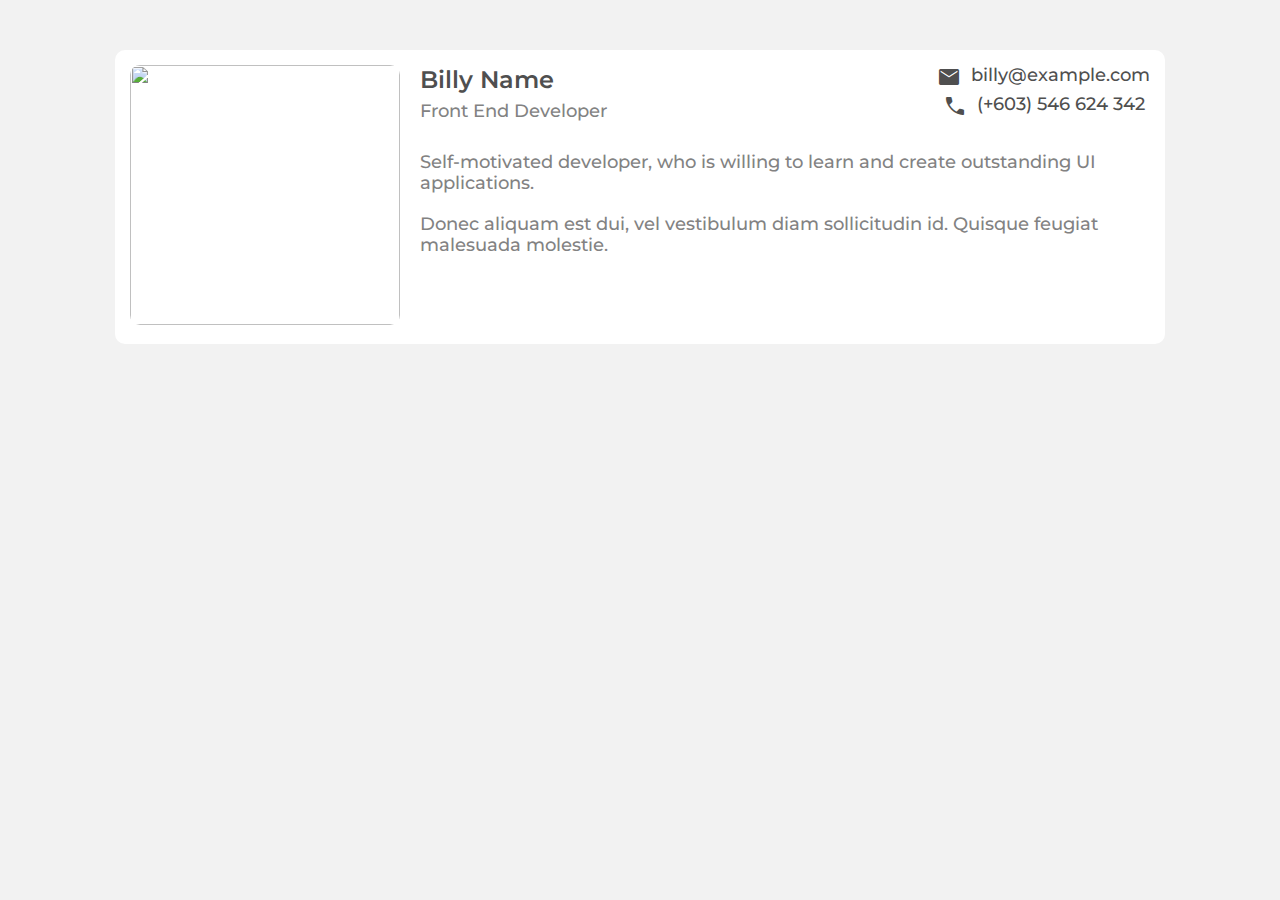
==== portfolioChallenge/index.html @ c3ccbe37 "intro section css" ====
<!DOCTYPE html>
<html lang="en">

<head>
    <meta charset="UTF-8">
    <meta name="viewport" content="width=device-width, initial-scale=1.0">
    <title>Portfolio</title>
    <link rel="stylesheet"
        href="https://fonts.googleapis.com/css2?family=Material+Symbols+Outlined:opsz,wght,FILL,GRAD@20..48,100..700,0..1,-50..200" />
    <link rel="stylesheet" href="./style.css">

</head>

<body>
    <div class="container">
        <div class="profile-intro-container">
            <div class="profile-pic">
                <img src="https://randomuser.me/api/portraits/men/46.jpg" alt="">
            </div>
            <div class="intro-details">
                <div class="profile-details-container">
                    <div class="profile-name-container">
                        <div class="profile-name">Billy Name</div>
                        <div class="role">Front End Developer</div>
                    </div>
                    <div class="contact-details">
                        <div class="email"><span class="material-symbols-outlined">
                                mail
                            </span>billy@example.com</div>
                        <div class="contact"><span class="material-symbols-outlined">
                                call
                            </span>(+603) 546 624 342</div>
                    </div>
                </div>
                <div class="description">
                    <p>Self-motivated developer, who is willing to learn and create outstanding UI applications.</p>

                    <p>Donec aliquam est dui, vel vestibulum diam sollicitudin id. Quisque feugiat malesuada molestie.</p>
                </div>
            </div>
       </div>
 </div>
</body>

</html>
---- portfolioChallenge/style.css ----
@import url('https://fonts.googleapis.com/css2?family=Inter:wght@100;200;300;400;600;700;800;900&family=Montserrat:wght@400;500;600;700&display=swap');
:root {
    --bg-color-bleached-silk: #F2F2F2;
    --bg-color-white: #fff;
    --text-color-black-oak: #4F4F4F;
    --text-color-trolley-grey: #828282;
    --text-color-carbon: #333333;
    --color-bleu-de-france: #2F80ED;
}


*{
    box-sizing: border-box;
    padding: 0px;
    margin: 0px;
}

.material-symbols-outlined {
    font-variation-settings:
        'FILL' 1,
        'wght' 400,
        'GRAD' 0,
        'opsz' 48
}

.material-symbols-outlined {
    margin-right: 10px;
}
body {
    background-color: var(--bg-color-bleached-silk);
    display: flex;
    flex-direction: column;
    justify-content: center;
    align-items: center;
    font-family: 'Inter', sans-serif;
        font-family: 'Montserrat', sans-serif;
        font-weight: 500;
}

.container {
    margin:50px 0px;
    max-width: 1050px;
    display: flex;
    flex-direction: column;
    justify-content: center;
    align-items: center;
}

.profile-intro-container {
    padding: 15px;
    background-color: var(--bg-color-white);
    display: flex;
    justify-content: center;
    gap: 20px;
        border-radius: 10px;
    }
    
    .profile-intro-container .profile-pic img {
        width: 270px;
        height: 260px;
        border-radius: 10px;
    }
    
    .intro-details {
        display: flex;
        flex-direction: column;
        gap: 30px;
    }
    
    .intro-details .profile-details-container {
        display: flex;
        justify-content: space-between;
    }
    
    .profile-name-container {
        display: flex;
        flex-direction: column;
        gap: 5px;
    }
    
    .profile-name {
        font-size: 24px;
        line-height: 30px;
        font-weight: 600;
        color: var(--text-color-black-oak);
    }
    
    .role {
        color: var(--text-color-trolley-grey);
        font-weight: 500;
        font-size: 18px;
        line-height: 22px;
    }
    
    .contact-details {
        display: flex;
        flex-direction: column;
        gap: 5px;
    
        font-size: 18px;
        line-height: 21px;
        color: var(--text-color-black-oak);
    }
    
    .description {
        display: flex;
        flex-direction: column;
        gap: 20px;
        font-size: 18px;
        line-height: 21px;
        color: var(--text-color-trolley-grey);
    }
    
    .contact,
    .email {
        display: flex;
        justify-content: center;
}
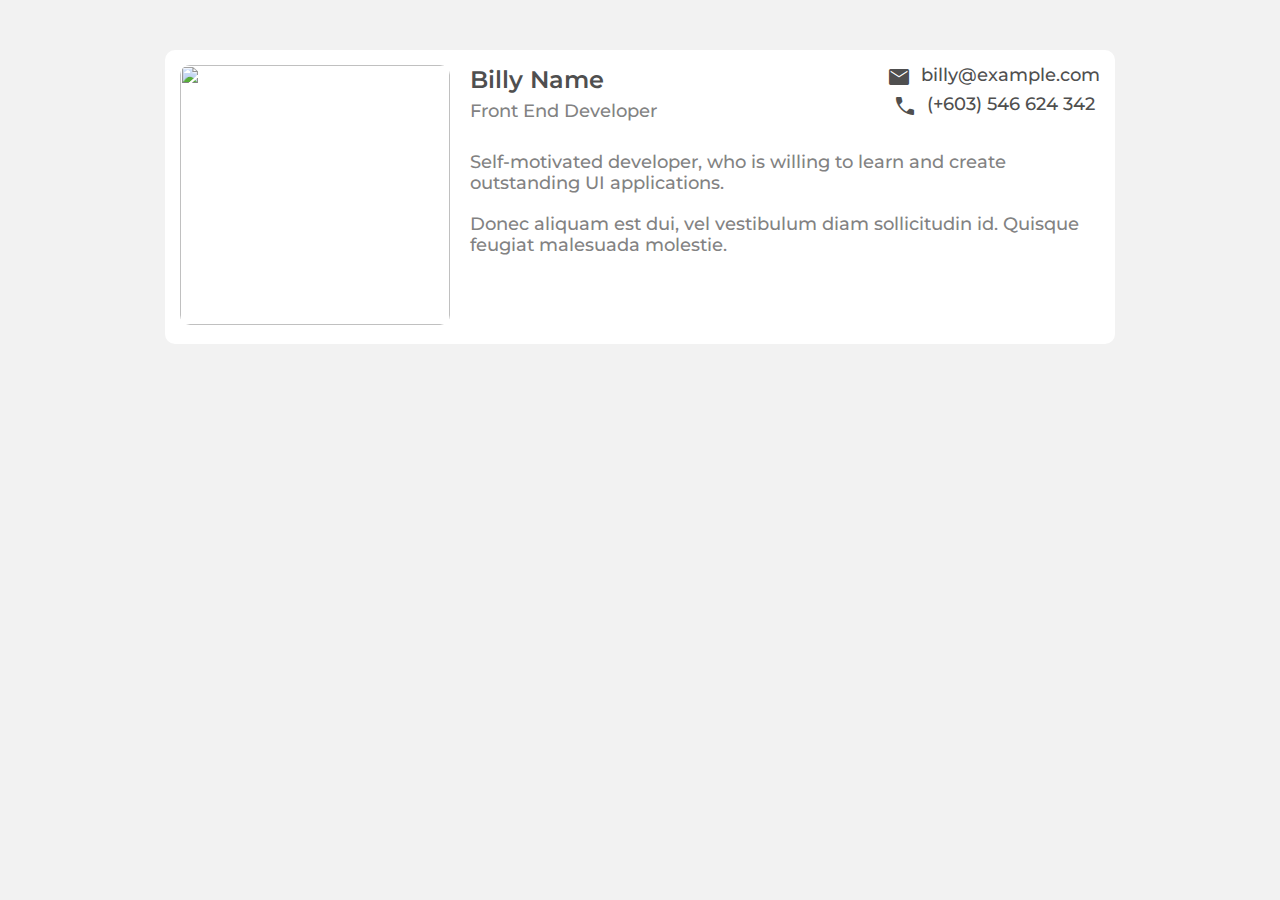
==== commit c8e034e8: "Added media queries for intro section" ====
--- a/portfolioChallenge/index.html
+++ b/portfolioChallenge/index.html
@@ -7,6 +7,7 @@
     <title>Portfolio</title>
     <link rel="stylesheet"
         href="https://fonts.googleapis.com/css2?family=Material+Symbols+Outlined:opsz,wght,FILL,GRAD@20..48,100..700,0..1,-50..200" />
+    <link rel="stylesheet" href="./media.css">
     <link rel="stylesheet" href="./style.css">
 
 </head>
--- a/portfolioChallenge/media.css
+++ b/portfolioChallenge/media.css
@@ -0,0 +1,17 @@
+@media screen and (max-width: 780px) {
+    .profile-intro-container {
+        flex-direction: column;
+    }
+
+    .profile-details-container {
+        flex-direction: column;
+        /* justify-content: center; */
+        gap: 20px;
+        align-self: start;
+    }
+
+    .container {
+        min-width: 350px;
+        width: 350px;
+    }
+}--- a/portfolioChallenge/style.css
+++ b/portfolioChallenge/style.css
@@ -44,6 +44,7 @@
     flex-direction: column;
     justify-content: center;
     align-items: center;
+    padding: 0px 50px;
 }
 
 .profile-intro-container {
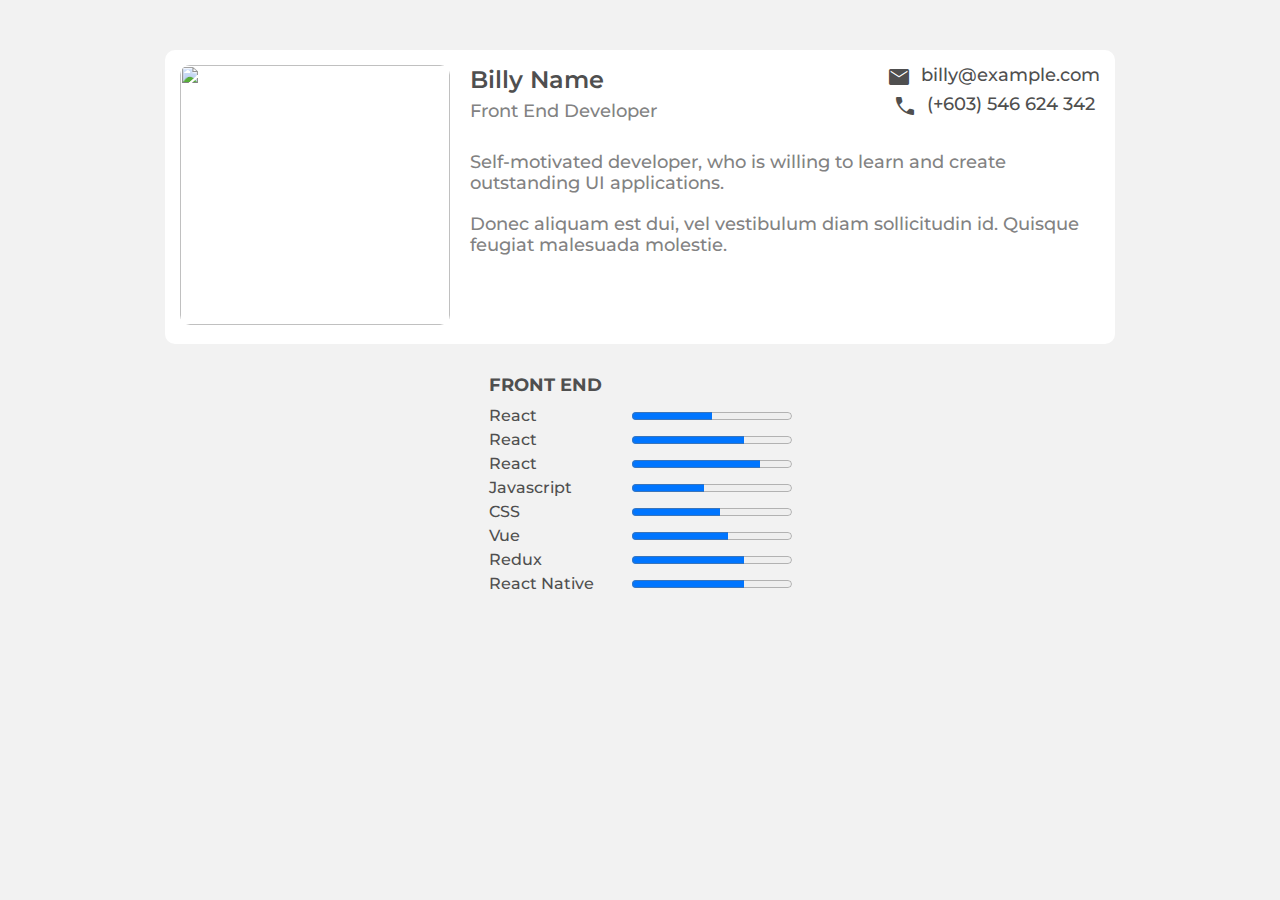
==== commit 6ca4d307: "Added skills widget" ====
--- a/portfolioChallenge/index.html
+++ b/portfolioChallenge/index.html
@@ -40,6 +40,48 @@
                 </div>
             </div>
        </div>
+    <div class="widget-container">
+        <div class="left-widget-container">
+            <div class="skill-board-container">
+                <p class="skill-heading">Front End</p>
+                <div class="skills">
+                    <div class="skill">
+                        <p>React</p>
+                        <progress id="file" max="100" value="50"> 50% </progress>
+                    </div>
+                    <div class="skill">
+                        <p>React</p>
+                        <progress id="file" max="100" value="70"> 70% </progress>
+                    </div>
+                    <div class="skill">
+                        <p>React</p>
+                        <progress id="file" max="100" value="80"> 80% </progress>
+                    </div>
+                    <div class="skill">
+                        <p>Javascript</p>
+                        <progress id="file" max="100" value="45"> 45% </progress>
+                    </div>
+                    <div class="skill">
+                        <p>CSS</p>
+                        <progress id="file" max="100" value="55"> 55% </progress>
+                    </div>
+                    <div class="skill">
+                        <p>Vue</p>
+                        <progress id="file" max="100" value="60"> 60% </progress>
+                    </div>
+                    <div class="skill">
+                        <p>Redux</p>
+                        <progress id="file" max="100" value="70"> 70% </progress>
+                    </div>
+                    <div class="skill">
+                        <p>React Native</p>
+                        <progress id="file" max="100" value="70"> 70% </progress>
+                    </div>
+                </div>
+            </div>
+        </div>
+        <div class="right-widget-container"></div>
+    </div>
  </div>
 </body>
 
--- a/portfolioChallenge/style.css
+++ b/portfolioChallenge/style.css
@@ -45,6 +45,7 @@
     justify-content: center;
     align-items: center;
     padding: 0px 50px;
+    gap: 30px;
 }
 
 .profile-intro-container {
@@ -116,4 +117,44 @@
     .email {
         display: flex;
         justify-content: center;
+}
+.widget-container {
+    display: flex;
+}
+
+.left-widget-container {
+    display: flex;
+    flex-direction: column;
+
+}
+
+.skill-board-container {
+    display: flex;
+    flex-direction: column;
+    gap: 10px;
+}
+
+.skill-heading {
+    color: var(--text-color-black-oak);
+    font-weight: 700;
+    font-size: 18px;
+    text-transform: uppercase;
+}
+
+.skills {
+    display: flex;
+    flex-direction: column;
+    gap: 5px;
+    font-size: 16px;
+    font-weight: 500;
+    color: var(--text-color-black-oak);
+}
+
+.skill {
+    display: flex;
+    align-items: center;
+}
+
+.skill p {
+    min-width: 13ch;
 }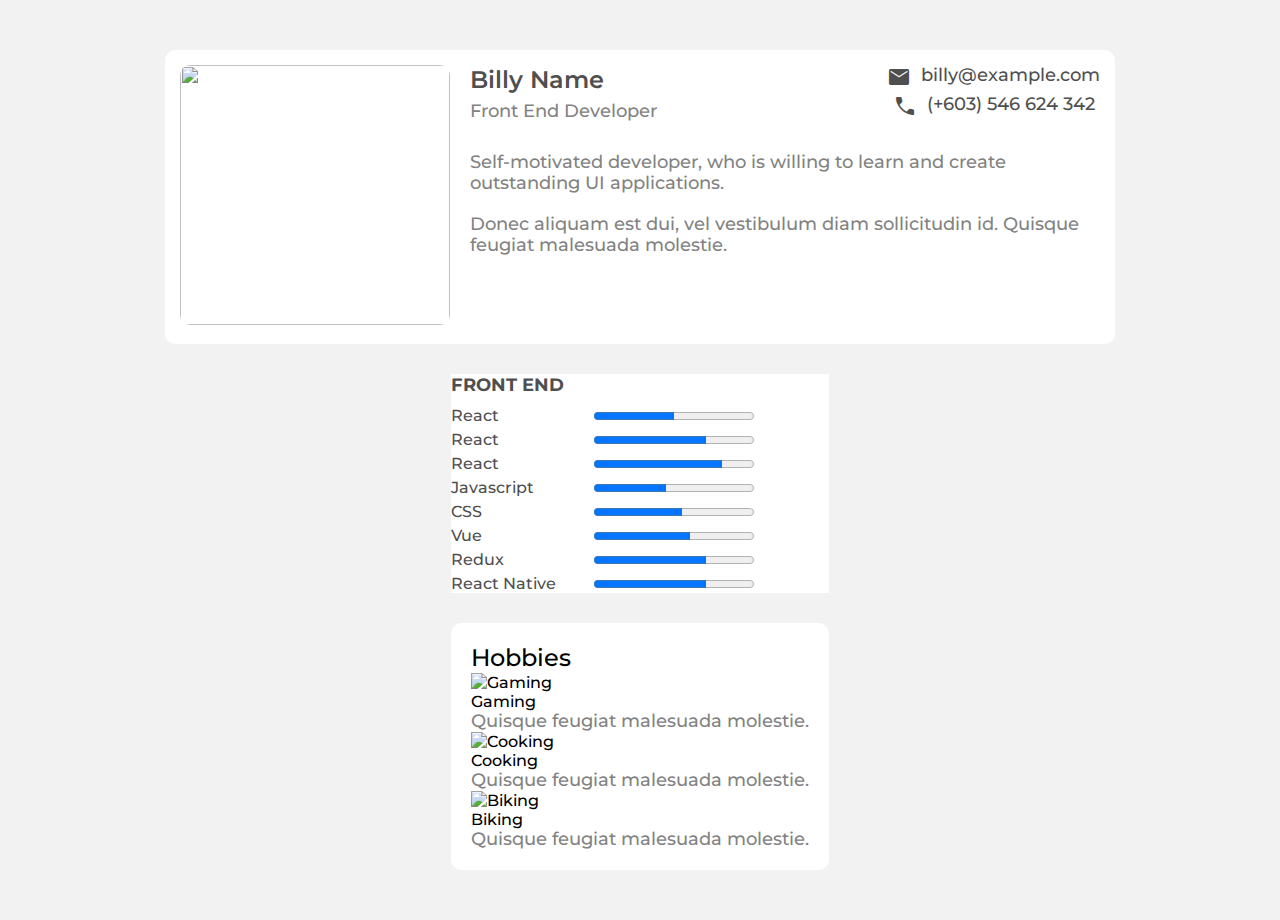
==== commit fcbc857f: "hobbies" ====
--- a/portfolioChallenge/index.html
+++ b/portfolioChallenge/index.html
@@ -78,7 +78,28 @@
                         <progress id="file" max="100" value="70"> 70% </progress>
                     </div>
                 </div>
-            </div>
+</div>
+<div class="hobbies-container">
+    <div class="hobbies-name">Hobbies</div>
+    <div class="hobby">
+        <img src="https://images.pexels.com/photos/735911/pexels-photo-735911.jpeg?auto=compress&cs=tinysrgb&w=1260&h=750&dpr=1"
+            alt="Gaming">
+        <div class="hobby-name">Gaming</div>
+        <p class="description">Quisque feugiat malesuada molestie.</p>
+    </div>
+    <div class="hobby">
+        <img src="https://images.pexels.com/photos/5971874/pexels-photo-5971874.jpeg?auto=compress&cs=tinysrgb&w=1260&h=750&dpr=1"
+            alt="Cooking">
+        <div class="hobby-name">Cooking</div>
+        <p class="description">Quisque feugiat malesuada molestie.</p>
+    </div>
+    <div class="hobby">
+        <img src="https://images.pexels.com/photos/733741/pexels-photo-733741.jpeg?auto=compress&cs=tinysrgb&w=1260&h=750&dpr=1"
+            alt="Biking">
+        <div class="hobby-name">Biking</div>
+        <p class="description">Quisque feugiat malesuada molestie.</p>
+    </div>
+</div>
         </div>
         <div class="right-widget-container"></div>
     </div>
--- a/portfolioChallenge/style.css
+++ b/portfolioChallenge/style.css
@@ -125,6 +125,7 @@
 .left-widget-container {
     display: flex;
     flex-direction: column;
+    gap: 30px;
 
 }
 
@@ -132,6 +133,7 @@
     display: flex;
     flex-direction: column;
     gap: 10px;
+    background-color: var(--bg-color-white);
 }
 
 .skill-heading {
@@ -157,4 +159,17 @@
 
 .skill p {
     min-width: 13ch;
-}+}
+.hobbies-container {
+    background-color: var(--bg-color-white);
+    padding: 20px;
+    border-radius: 10px;
+}
+
+.hobbies-container .hobbies-name {
+    font-size: 24px;
+    font-weight: 500;
+    line-height: 30px;
+}
+
+.hobbies-container .hobby {}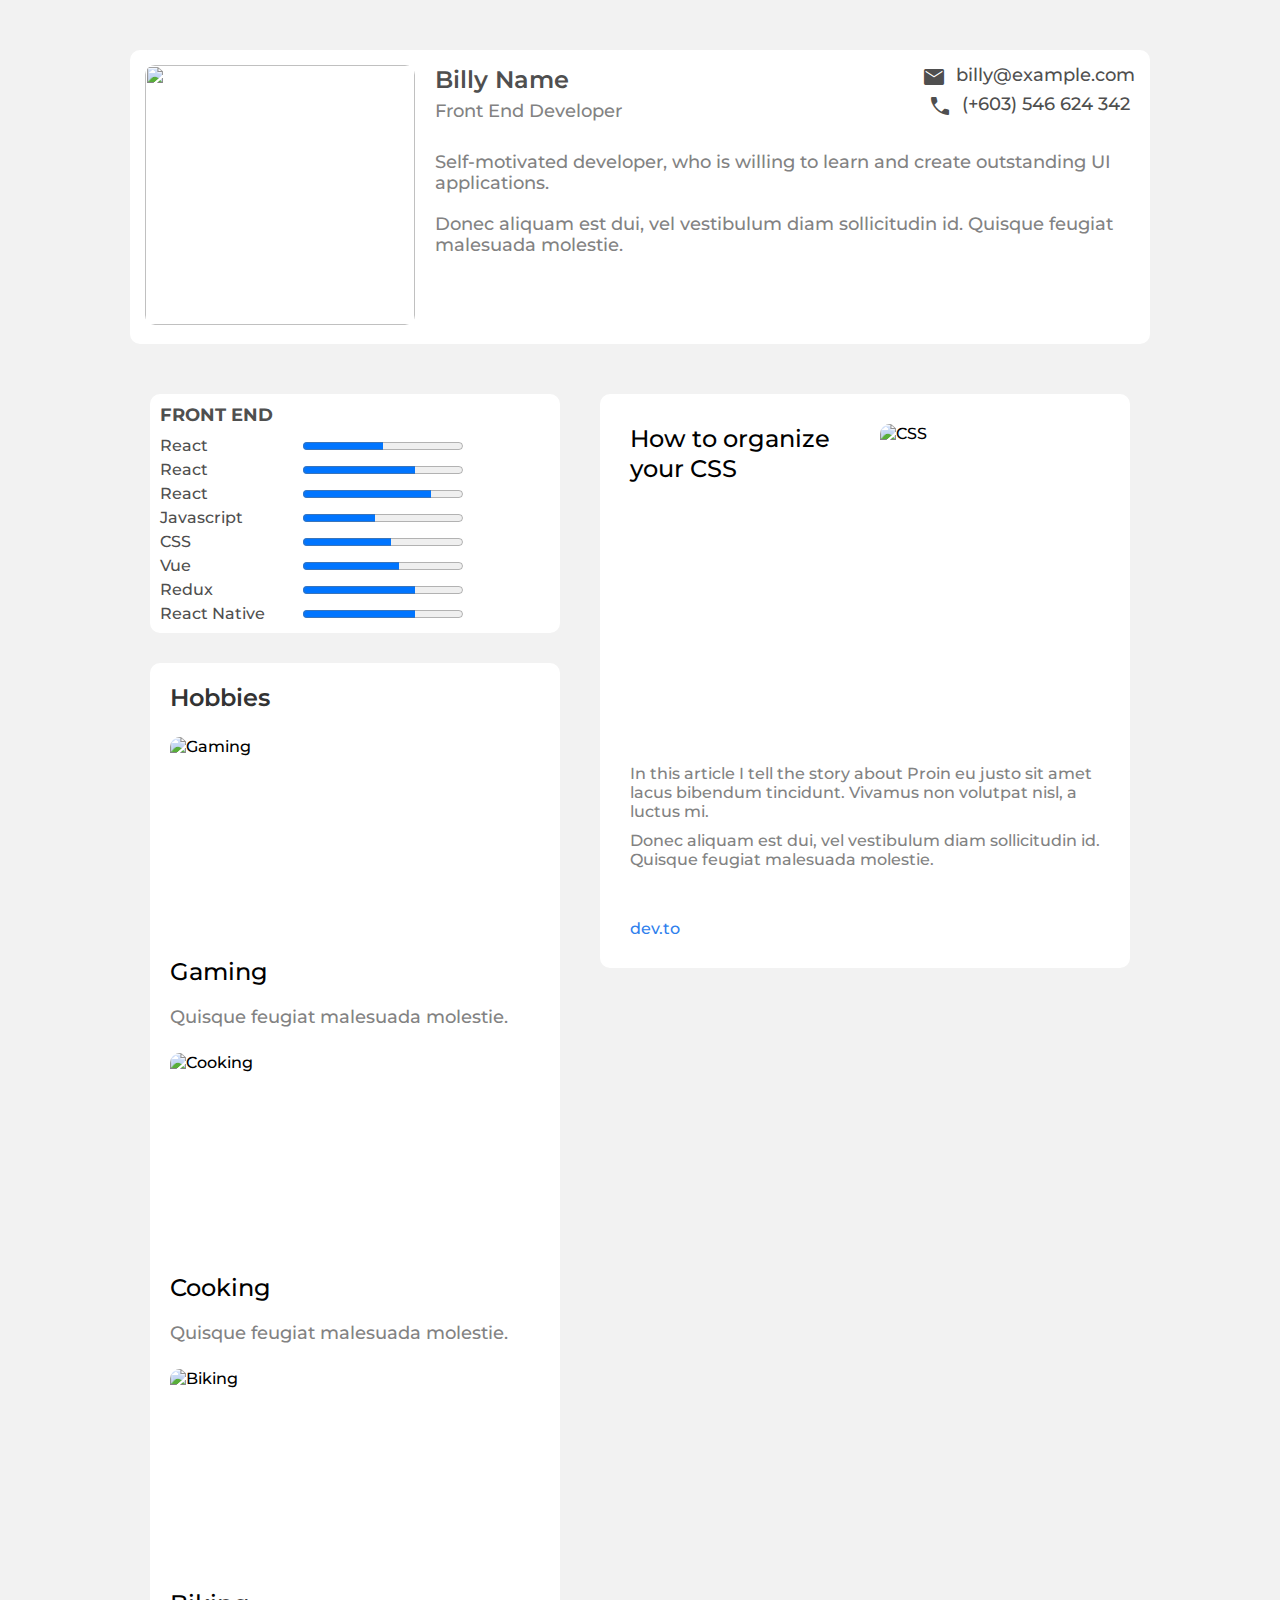
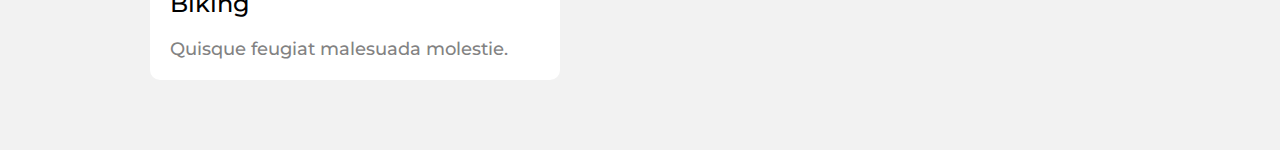
==== commit 37a3e1a3: "Hobbies and blog" ====
--- a/portfolioChallenge/index.html
+++ b/portfolioChallenge/index.html
@@ -1,109 +1,136 @@
 <!DOCTYPE html>
 <html lang="en">
+  <head>
+    <meta charset="UTF-8" />
+    <meta name="viewport" content="width=device-width, initial-scale=1.0" />
+    <title>Portfolio</title>
+    <link
+      rel="stylesheet"
+      href="https://fonts.googleapis.com/css2?family=Material+Symbols+Outlined:opsz,wght,FILL,GRAD@20..48,100..700,0..1,-50..200"
+    />
+    <link rel="stylesheet" href="./media.css" />
+    <link rel="stylesheet" href="./style.css" />
+  </head>
 
-<head>
-    <meta charset="UTF-8">
-    <meta name="viewport" content="width=device-width, initial-scale=1.0">
-    <title>Portfolio</title>
-    <link rel="stylesheet"
-        href="https://fonts.googleapis.com/css2?family=Material+Symbols+Outlined:opsz,wght,FILL,GRAD@20..48,100..700,0..1,-50..200" />
-    <link rel="stylesheet" href="./media.css">
-    <link rel="stylesheet" href="./style.css">
+  <body>
+    <div class="container">
+      <div class="profile-intro-container">
+        <div class="profile-pic">
+          <img src="https://randomuser.me/api/portraits/men/46.jpg" alt="" />
+        </div>
+        <div class="intro-details">
+          <div class="profile-details-container">
+            <div class="profile-name-container">
+              <div class="profile-name">Billy Name</div>
+              <div class="role">Front End Developer</div>
+            </div>
+            <div class="contact-details">
+              <div class="email">
+                <span class="material-symbols-outlined"> mail </span
+                >billy@example.com
+              </div>
+              <div class="contact">
+                <span class="material-symbols-outlined"> call </span>(+603) 546
+                624 342
+              </div>
+            </div>
+          </div>
+          <div class="description">
+            <p>
+              Self-motivated developer, who is willing to learn and create
+              outstanding UI applications.
+            </p>
 
-</head>
+            <p>
+              Donec aliquam est dui, vel vestibulum diam sollicitudin id.
+              Quisque feugiat malesuada molestie.
+            </p>
+          </div>
+        </div>
+      </div>
+      <div class="widget-container">
+        <div class="left-widget-container">
+          <div class="skill-board-container">
+            <p class="skill-heading">Front End</p>
+            <div class="skills">
+              <div class="skill">
+                <p>React</p>
+                <progress id="file" max="100" value="50">50%</progress>
+              </div>
+              <div class="skill">
+                <p>React</p>
+                <progress id="file" max="100" value="70">70%</progress>
+              </div>
+              <div class="skill">
+                <p>React</p>
+                <progress id="file" max="100" value="80">80%</progress>
+              </div>
+              <div class="skill">
+                <p>Javascript</p>
+                <progress id="file" max="100" value="45">45%</progress>
+              </div>
+              <div class="skill">
+                <p>CSS</p>
+                <progress id="file" max="100" value="55">55%</progress>
+              </div>
+              <div class="skill">
+                <p>Vue</p>
+                <progress id="file" max="100" value="60">60%</progress>
+              </div>
+              <div class="skill">
+                <p>Redux</p>
+                <progress id="file" max="100" value="70">70%</progress>
+              </div>
+              <div class="skill">
+                <p>React Native</p>
+                <progress id="file" max="100" value="70">70%</progress>
+              </div>
+            </div>
+          </div>
+          <div class="hobbies-container">
+            <div class="hobbies-heading">Hobbies</div>
+            <div class="hobby">
+              <img
+                src="https://images.pexels.com/photos/735911/pexels-photo-735911.jpeg?auto=compress&cs=tinysrgb&w=1260&h=750&dpr=1"
+                alt="Gaming"
+              />
+              <div class="hobby-name">Gaming</div>
+              <p class="description">Quisque feugiat malesuada molestie.</p>
+            </div>
+            <div class="hobby">
+              <img
+                src="https://images.pexels.com/photos/5971874/pexels-photo-5971874.jpeg?auto=compress&cs=tinysrgb&w=1260&h=750&dpr=1"
+                alt="Cooking"
+              />
+              <div class="hobby-name">Cooking</div>
+              <p class="description">Quisque feugiat malesuada molestie.</p>
+            </div>
+            <div class="hobby">
+              <img
+                src="https://images.pexels.com/photos/733741/pexels-photo-733741.jpeg?auto=compress&cs=tinysrgb&w=1260&h=750&dpr=1"
+                alt="Biking"
+              />
+              <div class="hobby-name">Biking</div>
+              <p class="description">Quisque feugiat malesuada molestie.</p>
+            </div>
+          </div>
+        </div>
+        <div class="right-widget-container">
+          <div class="blogs-container">
+            <div class="blog-cover">
+              <h1 class="blog-heading">How to organize your CSS</h1>
+              <img src="https://images.pexels.com/photos/160107/pexels-photo-160107.jpeg?auto=compress&cs=tinysrgb&w=1260&h=750&dpr=1" alt="CSS">
+            </div>
+            <div class="small-description">
+              <p> In this article I tell the story about Proin eu justo sit amet lacus bibendum tincidunt. Vivamus non volutpat nisl, a luctus mi. </p>
+              <p> Donec aliquam est dui, vel vestibulum diam sollicitudin id. Quisque feugiat malesuada molestie.</p>
+             </div>
 
-<body>
-    <div class="container">
-        <div class="profile-intro-container">
-            <div class="profile-pic">
-                <img src="https://randomuser.me/api/portraits/men/46.jpg" alt="">
-            </div>
-            <div class="intro-details">
-                <div class="profile-details-container">
-                    <div class="profile-name-container">
-                        <div class="profile-name">Billy Name</div>
-                        <div class="role">Front End Developer</div>
-                    </div>
-                    <div class="contact-details">
-                        <div class="email"><span class="material-symbols-outlined">
-                                mail
-                            </span>billy@example.com</div>
-                        <div class="contact"><span class="material-symbols-outlined">
-                                call
-                            </span>(+603) 546 624 342</div>
-                    </div>
-                </div>
-                <div class="description">
-                    <p>Self-motivated developer, who is willing to learn and create outstanding UI applications.</p>
-
-                    <p>Donec aliquam est dui, vel vestibulum diam sollicitudin id. Quisque feugiat malesuada molestie.</p>
-                </div>
-            </div>
-       </div>
-    <div class="widget-container">
-        <div class="left-widget-container">
-            <div class="skill-board-container">
-                <p class="skill-heading">Front End</p>
-                <div class="skills">
-                    <div class="skill">
-                        <p>React</p>
-                        <progress id="file" max="100" value="50"> 50% </progress>
-                    </div>
-                    <div class="skill">
-                        <p>React</p>
-                        <progress id="file" max="100" value="70"> 70% </progress>
-                    </div>
-                    <div class="skill">
-                        <p>React</p>
-                        <progress id="file" max="100" value="80"> 80% </progress>
-                    </div>
-                    <div class="skill">
-                        <p>Javascript</p>
-                        <progress id="file" max="100" value="45"> 45% </progress>
-                    </div>
-                    <div class="skill">
-                        <p>CSS</p>
-                        <progress id="file" max="100" value="55"> 55% </progress>
-                    </div>
-                    <div class="skill">
-                        <p>Vue</p>
-                        <progress id="file" max="100" value="60"> 60% </progress>
-                    </div>
-                    <div class="skill">
-                        <p>Redux</p>
-                        <progress id="file" max="100" value="70"> 70% </progress>
-                    </div>
-                    <div class="skill">
-                        <p>React Native</p>
-                        <progress id="file" max="100" value="70"> 70% </progress>
-                    </div>
-                </div>
-</div>
-<div class="hobbies-container">
-    <div class="hobbies-name">Hobbies</div>
-    <div class="hobby">
-        <img src="https://images.pexels.com/photos/735911/pexels-photo-735911.jpeg?auto=compress&cs=tinysrgb&w=1260&h=750&dpr=1"
-            alt="Gaming">
-        <div class="hobby-name">Gaming</div>
-        <p class="description">Quisque feugiat malesuada molestie.</p>
+              <p class="blog-link">dev.to</p>
+          </div>
+         
+        </div>
+      </div>
     </div>
-    <div class="hobby">
-        <img src="https://images.pexels.com/photos/5971874/pexels-photo-5971874.jpeg?auto=compress&cs=tinysrgb&w=1260&h=750&dpr=1"
-            alt="Cooking">
-        <div class="hobby-name">Cooking</div>
-        <p class="description">Quisque feugiat malesuada molestie.</p>
-    </div>
-    <div class="hobby">
-        <img src="https://images.pexels.com/photos/733741/pexels-photo-733741.jpeg?auto=compress&cs=tinysrgb&w=1260&h=750&dpr=1"
-            alt="Biking">
-        <div class="hobby-name">Biking</div>
-        <p class="description">Quisque feugiat malesuada molestie.</p>
-    </div>
-</div>
-        </div>
-        <div class="right-widget-container"></div>
-    </div>
- </div>
-</body>
-
-</html>+  </body>
+</html>
--- a/portfolioChallenge/style.css
+++ b/portfolioChallenge/style.css
@@ -1,175 +1,236 @@
-@import url('https://fonts.googleapis.com/css2?family=Inter:wght@100;200;300;400;600;700;800;900&family=Montserrat:wght@400;500;600;700&display=swap');
+@import url("https://fonts.googleapis.com/css2?family=Inter:wght@100;200;300;400;600;700;800;900&family=Montserrat:wght@400;500;600;700&display=swap");
 :root {
-    --bg-color-bleached-silk: #F2F2F2;
-    --bg-color-white: #fff;
-    --text-color-black-oak: #4F4F4F;
-    --text-color-trolley-grey: #828282;
-    --text-color-carbon: #333333;
-    --color-bleu-de-france: #2F80ED;
-}
-
-
-*{
-    box-sizing: border-box;
-    padding: 0px;
-    margin: 0px;
+  --bg-color-bleached-silk: #f2f2f2;
+  --bg-color-white: #fff;
+  --text-color-black-oak: #4f4f4f;
+  --text-color-trolley-grey: #828282;
+  --text-color-carbon: #333333;
+  --bleu-de-france: #2f80ed;
+}
+
+* {
+  box-sizing: border-box;
+  padding: 0px;
+  margin: 0px;
 }
 
 .material-symbols-outlined {
-    font-variation-settings:
-        'FILL' 1,
-        'wght' 400,
-        'GRAD' 0,
-        'opsz' 48
+  font-variation-settings: "FILL" 1, "wght" 400, "GRAD" 0, "opsz" 48;
 }
 
 .material-symbols-outlined {
-    margin-right: 10px;
+  margin-right: 10px;
 }
 body {
-    background-color: var(--bg-color-bleached-silk);
-    display: flex;
-    flex-direction: column;
-    justify-content: center;
-    align-items: center;
-    font-family: 'Inter', sans-serif;
-        font-family: 'Montserrat', sans-serif;
-        font-weight: 500;
+  background-color: var(--bg-color-bleached-silk);
+  display: flex;
+  flex-direction: column;
+  justify-content: center;
+  align-items: center;
+  font-family: "Inter", sans-serif;
+  font-family: "Montserrat", sans-serif;
+  font-weight: 500;
 }
 
 .container {
-    margin:50px 0px;
-    max-width: 1050px;
-    display: flex;
-    flex-direction: column;
-    justify-content: center;
-    align-items: center;
-    padding: 0px 50px;
-    gap: 30px;
+  margin: 50px 0px;
+  max-width: 1120px;
+  display: flex;
+  flex-direction: column;
+  justify-content: center;
+  align-items: center;
+  padding: 0px 50px;
+  gap: 30px;
 }
 
 .profile-intro-container {
-    padding: 15px;
-    background-color: var(--bg-color-white);
-    display: flex;
-    justify-content: center;
-    gap: 20px;
-        border-radius: 10px;
-    }
-    
-    .profile-intro-container .profile-pic img {
-        width: 270px;
-        height: 260px;
-        border-radius: 10px;
-    }
-    
-    .intro-details {
-        display: flex;
-        flex-direction: column;
-        gap: 30px;
-    }
-    
-    .intro-details .profile-details-container {
-        display: flex;
-        justify-content: space-between;
-    }
-    
-    .profile-name-container {
-        display: flex;
-        flex-direction: column;
-        gap: 5px;
-    }
-    
-    .profile-name {
-        font-size: 24px;
-        line-height: 30px;
-        font-weight: 600;
-        color: var(--text-color-black-oak);
-    }
-    
-    .role {
-        color: var(--text-color-trolley-grey);
-        font-weight: 500;
-        font-size: 18px;
-        line-height: 22px;
-    }
-    
-    .contact-details {
-        display: flex;
-        flex-direction: column;
-        gap: 5px;
-    
-        font-size: 18px;
-        line-height: 21px;
-        color: var(--text-color-black-oak);
-    }
-    
-    .description {
-        display: flex;
-        flex-direction: column;
-        gap: 20px;
-        font-size: 18px;
-        line-height: 21px;
-        color: var(--text-color-trolley-grey);
-    }
-    
-    .contact,
-    .email {
-        display: flex;
-        justify-content: center;
+  padding: 15px;
+  background-color: var(--bg-color-white);
+  display: flex;
+  justify-content: center;
+  gap: 20px;
+  border-radius: 10px;
+}
+
+.profile-intro-container .profile-pic img {
+  width: 270px;
+  height: 260px;
+  border-radius: 10px;
+}
+
+.intro-details {
+  display: flex;
+  flex-direction: column;
+  gap: 30px;
+}
+
+.intro-details .profile-details-container {
+  display: flex;
+  justify-content: space-between;
+}
+
+.profile-name-container {
+  display: flex;
+  flex-direction: column;
+  gap: 5px;
+}
+
+.profile-name {
+  font-size: 24px;
+  line-height: 30px;
+  font-weight: 600;
+  color: var(--text-color-black-oak);
+}
+
+.role {
+  color: var(--text-color-trolley-grey);
+  font-weight: 500;
+  font-size: 18px;
+  line-height: 22px;
+}
+
+.contact-details {
+  display: flex;
+  flex-direction: column;
+  gap: 5px;
+
+  font-size: 18px;
+  line-height: 21px;
+  color: var(--text-color-black-oak);
+}
+
+.description {
+  display: flex;
+  flex-direction: column;
+  gap: 20px;
+  font-size: 18px;
+  line-height: 21px;
+  color: var(--text-color-trolley-grey);
+}
+
+.contact,
+.email {
+  display: flex;
+  justify-content: center;
 }
 .widget-container {
-    display: flex;
+  display: flex;
 }
 
 .left-widget-container {
-    display: flex;
-    flex-direction: column;
-    gap: 30px;
-
+  display: flex;
+  flex-direction: column;
+  gap: 30px;
+  padding: 20px;
 }
 
 .skill-board-container {
+  display: flex;
+  flex-direction: column;
+  gap: 10px;
+  background-color: var(--bg-color-white);
+  padding: 10px;
+  border-radius: 10px;
+}
+
+.skill-heading {
+  color: var(--text-color-black-oak);
+  font-weight: 700;
+  font-size: 18px;
+  text-transform: uppercase;
+}
+
+.skills {
+  display: flex;
+  flex-direction: column;
+  gap: 5px;
+  font-size: 16px;
+  font-weight: 500;
+  color: var(--text-color-black-oak);
+}
+
+.skill {
+  display: flex;
+  align-items: center;
+}
+
+.skill p {
+  min-width: 13ch;
+}
+
+.hobbies-container {
+  background-color: var(--bg-color-white);
+  padding: 20px;
+  border-radius: 10px;
+  display: flex;
+  flex-direction: column;
+  gap: 25px;
+}
+
+.hobbies-container .hobby-name {
+  font-size: 24px;
+  font-weight: 500;
+  line-height: 30px;
+  margin-bottom: 10px;
+}
+
+.hobbies-container .hobby {
     display: flex;
     flex-direction: column;
     gap: 10px;
-    background-color: var(--bg-color-white);
-}
-
-.skill-heading {
-    color: var(--text-color-black-oak);
-    font-weight: 700;
-    font-size: 18px;
-    text-transform: uppercase;
-}
-
-.skills {
+}
+.hobby img{
+    width: 370px;
+    height: 210px;
+    border-radius: 10px;
+}
+
+.hobbies-heading{
+    font-weight: 600;
+    font-size: 24px;
+    color: var(--text-color-carbon);
+}
+
+.right-widget-container{
+    padding: 20px;
+   
+}
+
+.right-widget-container .blogs-container {
+   background-color: var(--bg-color-white);
+   padding: 30px 0px 30px 30px;
+   border-radius: 10px;
+}
+
+.blogs-container .blog-cover{
     display: flex;
-    flex-direction: column;
-    gap: 5px;
-    font-size: 16px;
-    font-weight: 500;
-    color: var(--text-color-black-oak);
-}
-
-.skill {
-    display: flex;
-    align-items: center;
-}
-
-.skill p {
-    min-width: 13ch;
-}
-.hobbies-container {
-    background-color: var(--bg-color-white);
-    padding: 20px;
-    border-radius: 10px;
-}
-
-.hobbies-container .hobbies-name {
+    gap: 10px;
+}
+
+.blogs-container .blog-cover img{
+    width: 320px;
+    height: 320px;
+    border-radius: 10px 0px 0px 10px;
+}
+
+.blog-cover .blog-heading{
     font-size: 24px;
     font-weight: 500;
     line-height: 30px;
-}
-
-.hobbies-container .hobby {}+    max-width: 15ch;
+}
+.blogs-container  .small-description{
+    margin: 20px 0px;
+    display: flex;
+    flex-direction: column;
+    gap: 10px;
+    font-weight: 500;
+    font-size: 16px;
+    color: var(--text-color-trolley-grey);
+}
+
+.blogs-container  .blog-link{
+    margin-top: 50px;
+    font-size: 16px;
+    color: var(--bleu-de-france);
+}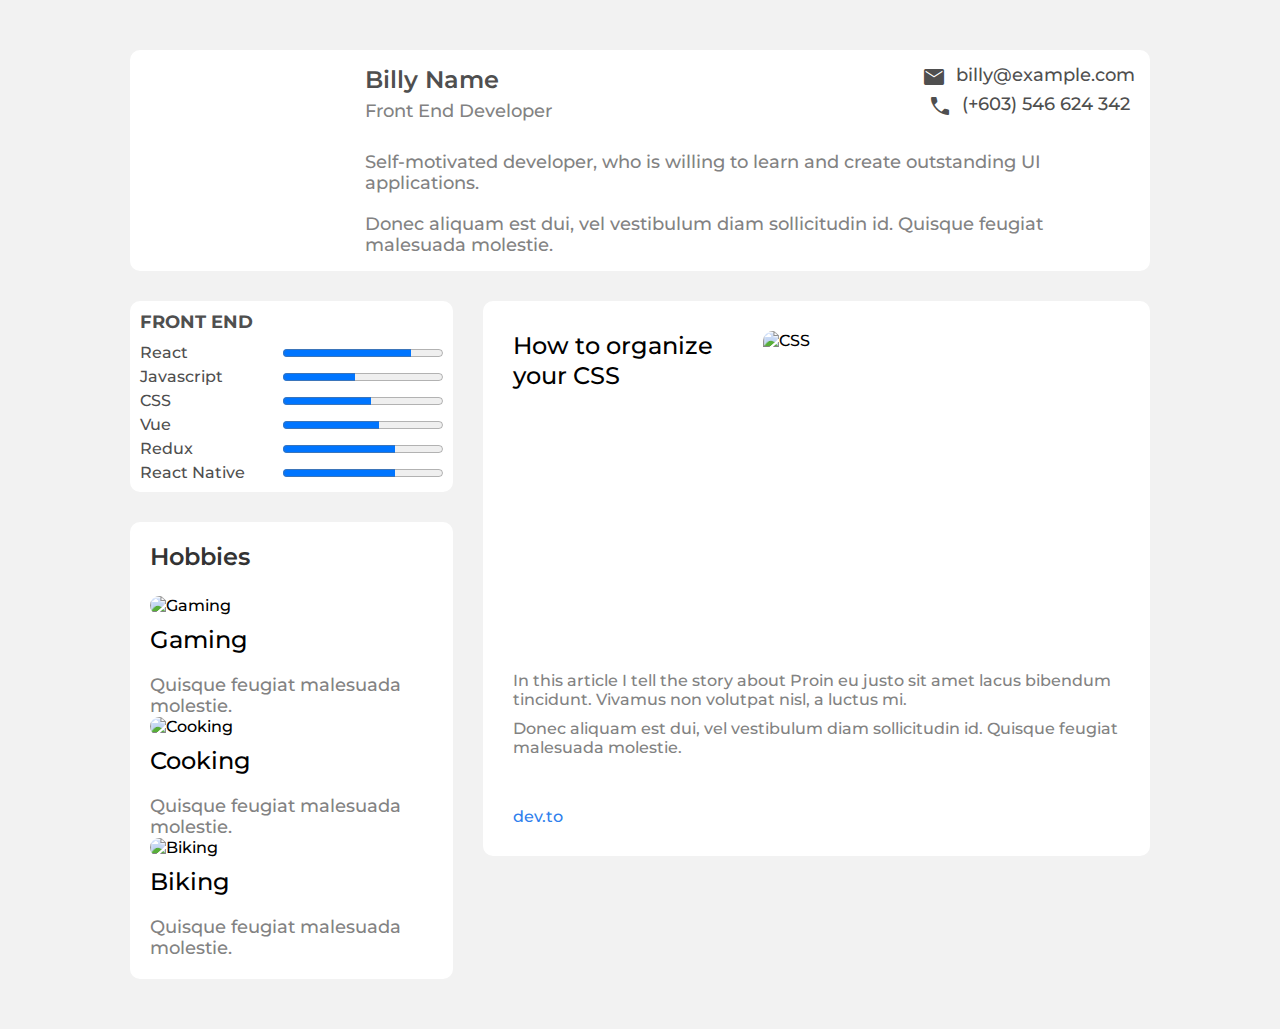
==== commit a2a4ed8a: "Responsivess" ====
--- a/portfolioChallenge/index.html
+++ b/portfolioChallenge/index.html
@@ -55,14 +55,6 @@
             <div class="skills">
               <div class="skill">
                 <p>React</p>
-                <progress id="file" max="100" value="50">50%</progress>
-              </div>
-              <div class="skill">
-                <p>React</p>
-                <progress id="file" max="100" value="70">70%</progress>
-              </div>
-              <div class="skill">
-                <p>React</p>
                 <progress id="file" max="100" value="80">80%</progress>
               </div>
               <div class="skill">
@@ -89,29 +81,31 @@
           </div>
           <div class="hobbies-container">
             <div class="hobbies-heading">Hobbies</div>
-            <div class="hobby">
-              <img
-                src="https://images.pexels.com/photos/735911/pexels-photo-735911.jpeg?auto=compress&cs=tinysrgb&w=1260&h=750&dpr=1"
-                alt="Gaming"
-              />
-              <div class="hobby-name">Gaming</div>
-              <p class="description">Quisque feugiat malesuada molestie.</p>
-            </div>
-            <div class="hobby">
-              <img
-                src="https://images.pexels.com/photos/5971874/pexels-photo-5971874.jpeg?auto=compress&cs=tinysrgb&w=1260&h=750&dpr=1"
-                alt="Cooking"
-              />
-              <div class="hobby-name">Cooking</div>
-              <p class="description">Quisque feugiat malesuada molestie.</p>
-            </div>
-            <div class="hobby">
-              <img
-                src="https://images.pexels.com/photos/733741/pexels-photo-733741.jpeg?auto=compress&cs=tinysrgb&w=1260&h=750&dpr=1"
-                alt="Biking"
-              />
-              <div class="hobby-name">Biking</div>
-              <p class="description">Quisque feugiat malesuada molestie.</p>
+            <div class="hobbies">
+              <div class="hobby">
+                <img
+                  src="https://images.pexels.com/photos/735911/pexels-photo-735911.jpeg?auto=compress&cs=tinysrgb&w=1260&h=750&dpr=1"
+                  alt="Gaming"
+                />
+                <div class="hobby-name">Gaming</div>
+                <p class="description">Quisque feugiat malesuada molestie.</p>
+              </div>
+              <div class="hobby">
+                <img
+                  src="https://images.pexels.com/photos/5971874/pexels-photo-5971874.jpeg?auto=compress&cs=tinysrgb&w=1260&h=750&dpr=1"
+                  alt="Cooking"
+                />
+                <div class="hobby-name">Cooking</div>
+                <p class="description">Quisque feugiat malesuada molestie.</p>
+              </div>
+              <div class="hobby">
+                <img
+                  src="https://images.pexels.com/photos/733741/pexels-photo-733741.jpeg?auto=compress&cs=tinysrgb&w=1260&h=750&dpr=1"
+                  alt="Biking"
+                />
+                <div class="hobby-name">Biking</div>
+                <p class="description">Quisque feugiat malesuada molestie.</p>
+              </div>
             </div>
           </div>
         </div>
--- a/portfolioChallenge/media.css
+++ b/portfolioChallenge/media.css
@@ -1,17 +1,72 @@
+@media screen and (max-width: 960px) {
+    .widget-container{
+        flex-direction: column;
+    }
+
+   .skill-board-container .skills{
+        grid-template-columns: 1fr 1fr;
+
+    }
+    .hobbies-container .hobbies{
+        display: flex;
+        flex-wrap: wrap;
+        gap: 20px;
+    }
+
+    .hobbies .hobby{
+        max-width: 260px;
+    }
+    .right-widget-container .blogs-container{
+        padding: 30px;
+    }
+    
+    .blogs-container .blog-cover img{
+        /* width: 550px; */
+        min-width: 550px;
+        border-radius: 10px;
+    }
+}
+
+
 @media screen and (max-width: 780px) {
+
+    .container {
+        /* min-width: 650px; */
+        width: 550px;
+    }
+
     .profile-intro-container {
         flex-direction: column;
     }
 
     .profile-details-container {
         flex-direction: column;
-        /* justify-content: center; */
+        justify-content: center;
         gap: 20px;
         align-self: start;
     }
 
-    .container {
-        min-width: 350px;
-        width: 350px;
+    
+    .skill-board-container .skills{
+        grid-template-columns: 1fr;
     }
-}+
+    .blogs-container .blog-cover{
+        flex-direction: column;
+    }
+
+    .hobbies .hobby{
+        max-width: 100%;
+    }
+    .right-widget-container .blogs-container{
+    padding: 30px;
+    }
+
+    .blogs-container .blog-cover img{
+        min-width: 400px;
+        border-radius: 10px;
+    }
+
+  
+}
+
--- a/portfolioChallenge/style.css
+++ b/portfolioChallenge/style.css
@@ -37,8 +37,8 @@
   max-width: 1120px;
   display: flex;
   flex-direction: column;
-  justify-content: center;
-  align-items: center;
+  /* justify-content: center; */
+  /* align-items: center; */
   padding: 0px 50px;
   gap: 30px;
 }
@@ -53,8 +53,9 @@
 }
 
 .profile-intro-container .profile-pic img {
-  width: 270px;
-  height: 260px;
+  min-width:200px;
+  max-width: 270px;
+  /* height: 260px; */
   border-radius: 10px;
 }
 
@@ -113,15 +114,16 @@
   display: flex;
   justify-content: center;
 }
+
 .widget-container {
   display: flex;
+  gap: 30px;
 }
 
 .left-widget-container {
   display: flex;
   flex-direction: column;
   gap: 30px;
-  padding: 20px;
 }
 
 .skill-board-container {
@@ -141,8 +143,7 @@
 }
 
 .skills {
-  display: flex;
-  flex-direction: column;
+  display: grid;
   gap: 5px;
   font-size: 16px;
   font-weight: 500;
@@ -180,8 +181,8 @@
     gap: 10px;
 }
 .hobby img{
-    width: 370px;
-    height: 210px;
+    max-width: 370px;
+    /* height: 210px; */
     border-radius: 10px;
 }
 
@@ -191,10 +192,9 @@
     color: var(--text-color-carbon);
 }
 
-.right-widget-container{
-    padding: 20px;
+/* .right-widget-container{
    
-}
+} */
 
 .right-widget-container .blogs-container {
    background-color: var(--bg-color-white);
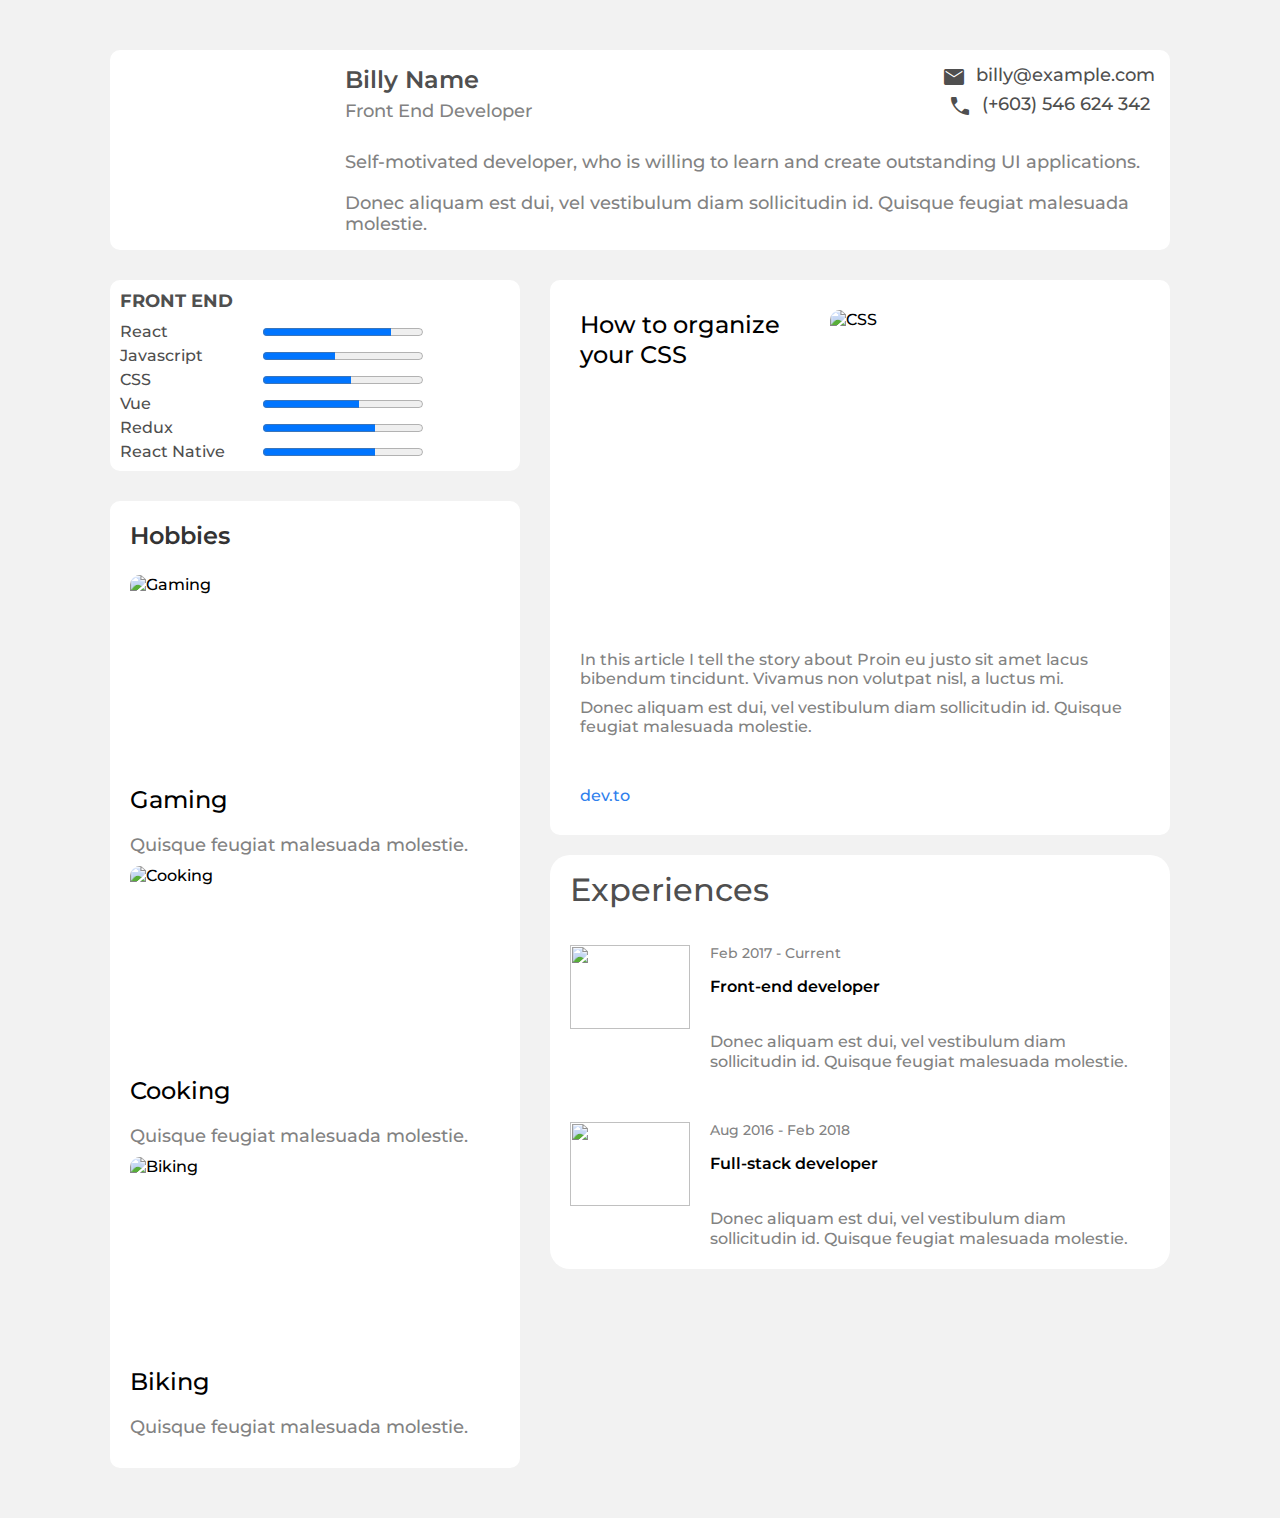
==== commit f4e24612: "experience section" ====
--- a/portfolioChallenge/index.html
+++ b/portfolioChallenge/index.html
@@ -122,7 +122,31 @@
 
               <p class="blog-link">dev.to</p>
           </div>
-         
+          <div class="experience-container">
+            <h1 class="experience-heading">Experiences</h1>
+            <div class="experiences">
+              <div class="experience">
+                <img src="https://1000logos.net/wp-content/uploads/2016/10/Adidas-logo-500x332.png" alt="">
+                <div>
+                  <div class="time-period">
+                    Feb 2017 - Current
+                  </div>
+                  <div class="role-name">Front-end developer</div>
+                  <div class="description">Donec aliquam est dui, vel vestibulum diam sollicitudin id. Quisque feugiat malesuada molestie.</div>
+                </div>
+              </div>
+              <div class="experience">
+                <img src="https://upload.wikimedia.org/wikipedia/commons/thumb/5/53/H%26M-Logo.svg/640px-H%26M-Logo.svg.png" alt="">
+                <div>
+                  <div class="time-period">
+                    Aug 2016 - Feb 2018
+                  </div>
+                  <div class="role-name">Full-stack developer</div>
+                  <div class="description">Donec aliquam est dui, vel vestibulum diam sollicitudin id. Quisque feugiat malesuada molestie.</div>
+                </div>
+              </div>
+            </div>
+          </div>
         </div>
       </div>
     </div>
--- a/portfolioChallenge/media.css
+++ b/portfolioChallenge/media.css
@@ -11,28 +11,26 @@
         display: flex;
         flex-wrap: wrap;
         gap: 20px;
+        justify-content: center;
     }
 
     .hobbies .hobby{
-        max-width: 260px;
+        max-width: 100%;
     }
+
     .right-widget-container .blogs-container{
         padding: 30px;
     }
     
     .blogs-container .blog-cover img{
-        /* width: 550px; */
-        min-width: 550px;
         border-radius: 10px;
     }
 }
 
-
 @media screen and (max-width: 780px) {
 
     .container {
-        /* min-width: 650px; */
-        width: 550px;
+        max-width: 80%;
     }
 
     .profile-intro-container {
@@ -59,14 +57,36 @@
         max-width: 100%;
     }
     .right-widget-container .blogs-container{
-    padding: 30px;
+     padding: 30px;
     }
 
     .blogs-container .blog-cover img{
         min-width: 400px;
+        height: auto;
         border-radius: 10px;
     }
+    
+    .profile-intro-container{
+        align-items: center;
+    }
 
-  
+    .intro-details{
+        align-items: center;
+    }
+    .intro-details .profile-details-container{
+        width: 100%;
+    }
+    .profile-name-container{
+        align-items: center;
+    }
+
+    .hobbies-container .hobbies{
+        justify-content: center;
+    }
 }
 
+@media  screen and (max-width: 480px) {
+    .container{
+        width: 95%;
+    }
+}
--- a/portfolioChallenge/style.css
+++ b/portfolioChallenge/style.css
@@ -37,9 +37,10 @@
   max-width: 1120px;
   display: flex;
   flex-direction: column;
-  /* justify-content: center; */
-  /* align-items: center; */
-  padding: 0px 50px;
+  justify-content: center;
+  align-items: center;
+  padding-right: 30px;
+  padding-left: 30px;
   gap: 30px;
 }
 
@@ -179,10 +180,11 @@
     display: flex;
     flex-direction: column;
     gap: 10px;
+    margin-bottom: 10px;
 }
 .hobby img{
-    max-width: 370px;
-    /* height: 210px; */
+    width: 370px;
+    height: 200px;
     border-radius: 10px;
 }
 
@@ -192,9 +194,11 @@
     color: var(--text-color-carbon);
 }
 
-/* .right-widget-container{
-   
-} */
+.right-widget-container{
+   display: flex;
+   flex-direction: column;
+   gap: 20px;
+}
 
 .right-widget-container .blogs-container {
    background-color: var(--bg-color-white);
@@ -233,4 +237,71 @@
     margin-top: 50px;
     font-size: 16px;
     color: var(--bleu-de-france);
-}+}
+
+/* Experience Container section */
+.experience-container{
+  background-color: var(--bg-color-white);
+  padding: 20px;
+  border-radius: 20px;
+}
+
+.experience-container .experience-heading{
+  color: var(--text-color-black-oak);
+  font-weight: 500;
+  size: 24px;
+  line-height: 30px;
+  margin-bottom: 20px;
+}
+
+.experiences{
+  display: flex;
+  flex-direction: column;
+  gap: 50px;
+}
+
+.experience-container{
+  display: flex;
+  flex-direction: column;
+  gap: 20px;
+}
+
+.experiences .experience{
+  display: flex;
+  gap: 20px;
+}
+
+.experience .time-period{
+  font-size: 14px;
+  font-weight: 500;
+  line-height: 17px;
+  color: var(--text-color-trolley-grey);
+}
+
+.experience img{
+  width: 120px;
+  height: 84px;
+}
+
+.experience div{
+  display: flex;
+  flex-direction: column;
+  gap: 15px;
+}
+
+.experience  .role-name{
+  font-size: 16px;
+  font-weight: 600;
+  line-height: 20px;
+}
+
+.experience .description{
+  font-size: 16px;
+  font-weight: 500;
+  line-height: 20px;
+  margin-top: 20px;
+}
+
+
+
+
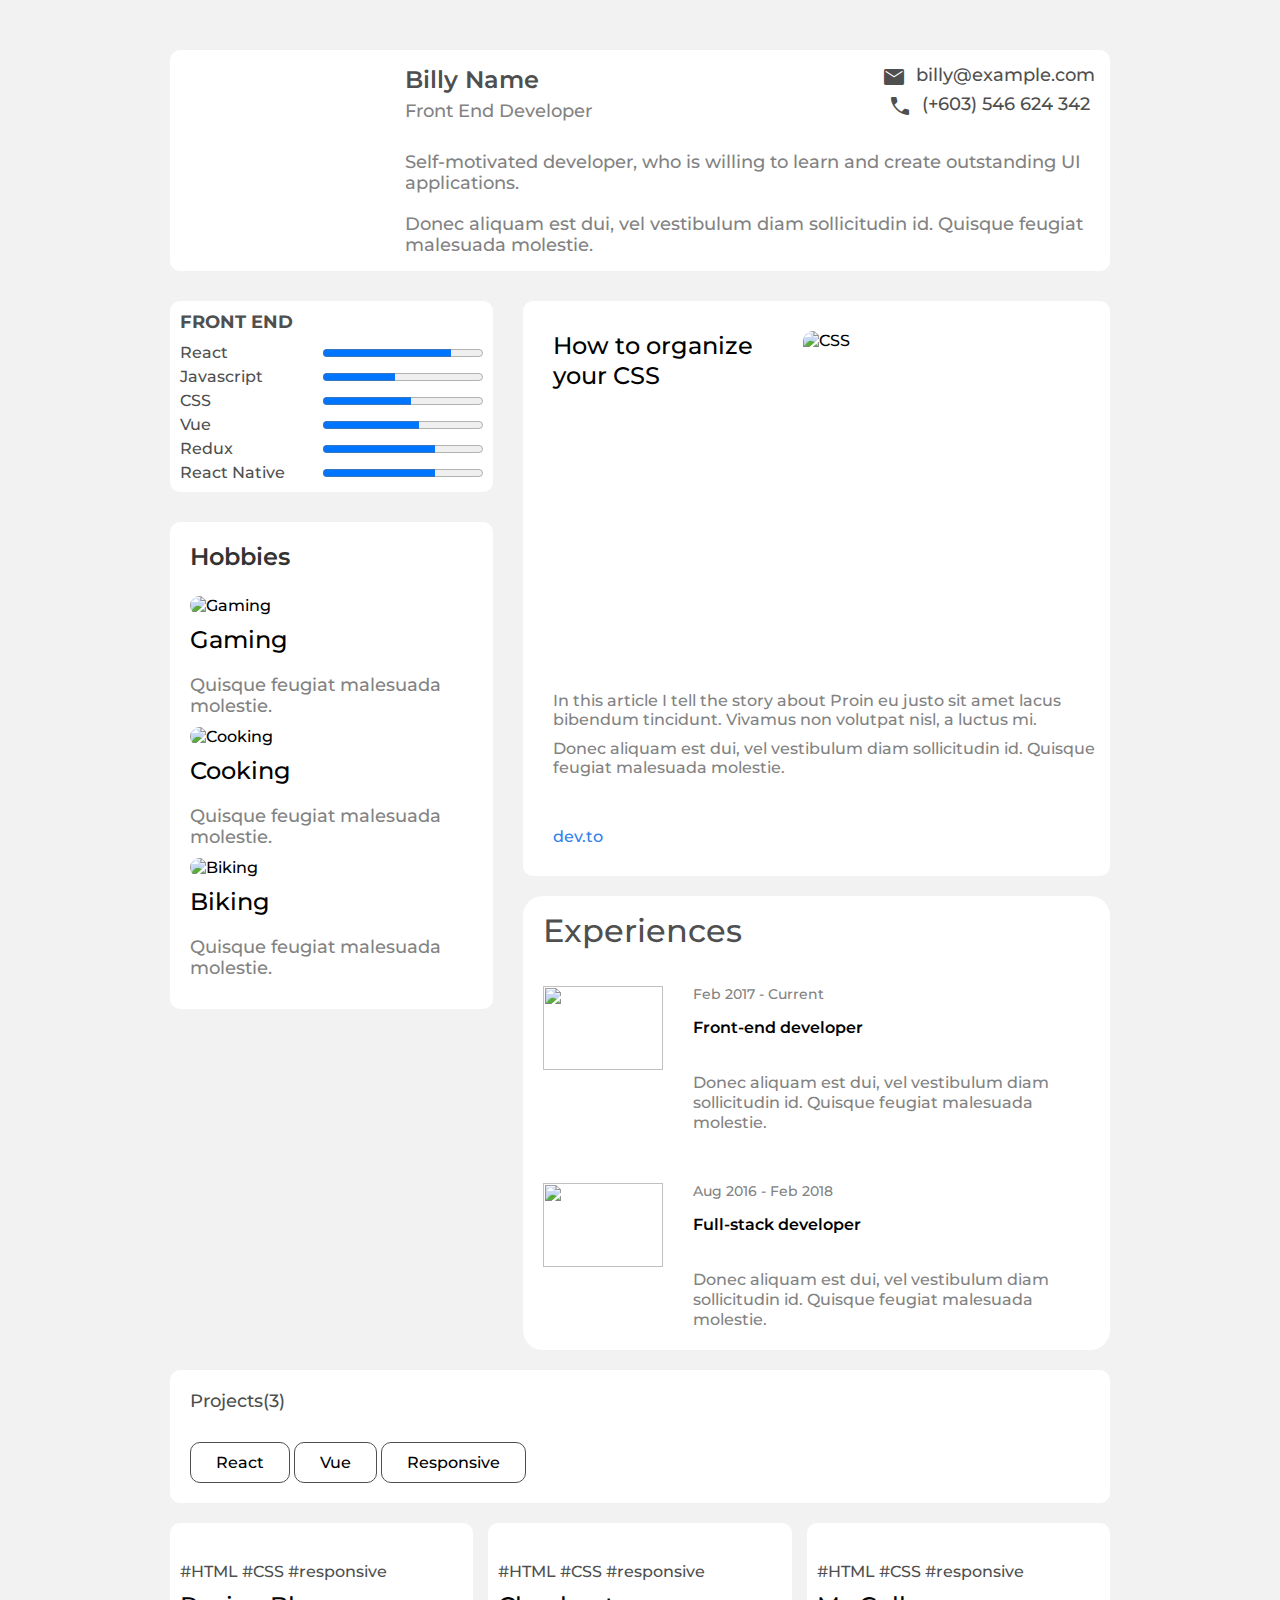
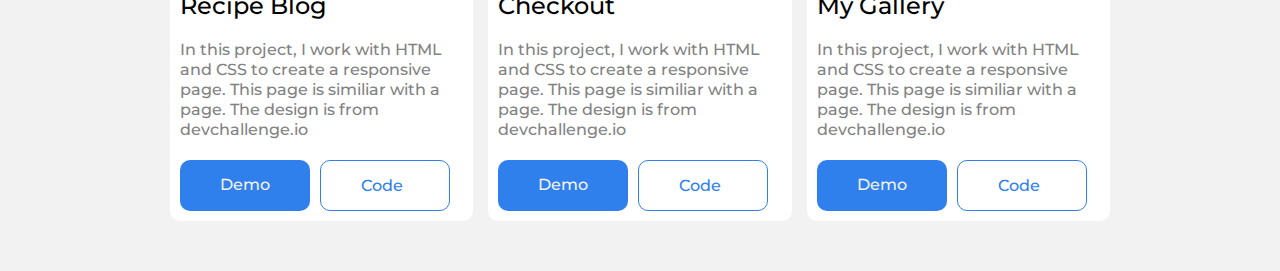
==== commit a451b2ea: "Project" ====
--- a/portfolioChallenge/index.html
+++ b/portfolioChallenge/index.html
@@ -8,8 +8,9 @@
       rel="stylesheet"
       href="https://fonts.googleapis.com/css2?family=Material+Symbols+Outlined:opsz,wght,FILL,GRAD@20..48,100..700,0..1,-50..200"
     />
+  
+    <link rel="stylesheet" href="./style.css" />
     <link rel="stylesheet" href="./media.css" />
-    <link rel="stylesheet" href="./style.css" />
   </head>
 
   <body>
@@ -149,6 +150,53 @@
           </div>
         </div>
       </div>
+      <div class="projects-container">
+        <p class="project-heading">Projects(3)</p>
+        <div class="projects">
+          <p>React</p>
+          <p>Vue</p>
+          <p>Responsive</p>
+        </div>
+      </div>
+      <div class="footer-blogs-conainer">
+        <div class="blog">
+          <img src="https://images.pexels.com/photos/1640771/pexels-photo-1640771.jpeg?auto=compress&cs=tinysrgb&w=1260&h=750&dpr=1" alt="">
+          <div class="content">
+            <p class="hash-tags">#HTML #CSS #responsive</p>
+            <h1 class="blog-heading">Recipe Blog</h1>
+            <p class="description">In this project, I work with HTML and CSS to create a responsive page. This page is similiar with a page. The design is from devchallenge.io</p>
+            <div class="btn-groups">
+              <div class="demo">Demo</div>
+              <div class="code">Code</div>
+            </div>
+          </div>
+        </div>
+        <div class="blog">
+          <img src="https://images.pexels.com/photos/326503/pexels-photo-326503.jpeg?auto=compress&cs=tinysrgb&w=1260&h=750&dpr=1" alt="">
+          <div class="content">
+            <p class="hash-tags">#HTML #CSS #responsive</p>
+            <h1 class="blog-heading">Checkout</h1>
+            <p class="description">In this project, I work with HTML and CSS to create a responsive page. This page is similiar with a page. The design is from devchallenge.io</p>
+            <div class="btn-groups">
+              <div class="demo">Demo</div>
+              <div class="code">Code</div>
+            </div>
+          </div>
+        </div>
+        <div class="blog">
+          <img src="https://images.pexels.com/photos/296649/pexels-photo-296649.jpeg?auto=compress&cs=tinysrgb&w=1600" alt="">
+          <div class="content">
+            <p class="hash-tags">#HTML #CSS #responsive</p>
+            <h1 class="blog-heading">My Gallery</h1>
+            <p class="description">In this project, I work with HTML and CSS to create a responsive page. This page is similiar with a page. The design is from devchallenge.io</p>
+            <div class="btn-groups">
+              <div class="demo">Demo</div>
+              <div class="code">Code</div>
+            </div>
+          </div>
+        </div>
+        
+      </div>
     </div>
   </body>
 </html>
--- a/portfolioChallenge/style.css
+++ b/portfolioChallenge/style.css
@@ -34,14 +34,9 @@
 
 .container {
   margin: 50px 0px;
-  max-width: 1120px;
-  display: flex;
-  flex-direction: column;
-  justify-content: center;
-  align-items: center;
+  max-width: 1000px;
   padding-right: 30px;
   padding-left: 30px;
-  gap: 30px;
 }
 
 .profile-intro-container {
@@ -51,12 +46,12 @@
   justify-content: center;
   gap: 20px;
   border-radius: 10px;
+  margin-bottom: 30px;
 }
 
 .profile-intro-container .profile-pic img {
   min-width:200px;
-  max-width: 270px;
-  /* height: 260px; */
+  height: auto;
   border-radius: 10px;
 }
 
@@ -167,6 +162,7 @@
   display: flex;
   flex-direction: column;
   gap: 25px;
+  /* min-width: 200px; */
 }
 
 .hobbies-container .hobby-name {
@@ -181,10 +177,11 @@
     flex-direction: column;
     gap: 10px;
     margin-bottom: 10px;
+    max-width: 370px;
 }
 .hobby img{
-    width: 370px;
-    height: 200px;
+    max-width: 100%;
+    max-height: 140px;
     border-radius: 10px;
 }
 
@@ -224,7 +221,7 @@
     max-width: 15ch;
 }
 .blogs-container  .small-description{
-    margin: 20px 0px;
+    margin: 40px 0px;
     display: flex;
     flex-direction: column;
     gap: 10px;
@@ -268,7 +265,7 @@
 
 .experiences .experience{
   display: flex;
-  gap: 20px;
+  gap: 30px;
 }
 
 .experience .time-period{
@@ -302,6 +299,86 @@
   margin-top: 20px;
 }
 
-
-
-
+.projects-container{
+  margin-top: 20px;
+  padding: 20px;
+  background-color: var(--bg-color-white);
+  border-radius: 10px;
+}
+
+.projects-container .project-heading{
+  font-size: 18px;
+  font-weight: 500;
+  line-height: 22px;
+  color: var(--text-color-black-oak);
+  margin-bottom: 20px;
+}
+
+.projects p{
+  margin-top: 10px;
+  display: inline-block;
+  padding: 10px 25px;
+  border: 1px solid var(--text-color-black-oak);
+  border-radius: 10px;
+}
+
+.footer-blogs-conainer{
+  display: flex;
+  gap: 15px;
+  margin-top: 20px;
+}
+
+.blog{
+  /* max-width: 300px; */
+  background-color: var(--bg-color-white);
+  padding: 10px;
+  border-radius: 10px;
+}
+
+.footer-blogs-conainer .blog img{
+  max-width: 100%;
+  height: 217px;
+  border-radius: 10px;
+}
+
+.blog .hash-tags{
+  color: var(--text-color-black-oak);
+  margin: 10px 0px;
+}
+
+.blog .blog-heading{
+  font-size: 24px;
+  font-weight: 500;
+  line-height: 29px;
+  margin-top: 10px;
+}
+
+.blog .description{
+  margin-top: 20px;
+  font-size: 16px;
+  font-weight: 500;
+  line-height: 20px;
+}
+
+.blog .btn-groups{
+  margin-top: 20px;
+  display: flex;
+  flex-wrap: wrap;
+  gap: 10px;
+}
+.blog .btn-groups  div{
+  min-width: 130px;
+  padding: 15px 40px;
+  border-radius: 10px;
+  cursor: pointer;
+}
+
+.blog .btn-groups .demo{
+  background-color: var(--bleu-de-france);
+  color: var(--bg-color-bleached-silk);
+}
+
+.blog .btn-groups .code{
+  color: var(--bleu-de-france);
+  border: 1px solid var(--bleu-de-france);
+}
--- a/portfolioChallenge/media.css
+++ b/portfolioChallenge/media.css
@@ -1,92 +1,148 @@
 @media screen and (max-width: 960px) {
-    .widget-container{
-        flex-direction: column;
-    }
+  .widget-container {
+    flex-direction: column;
+  }
 
-   .skill-board-container .skills{
-        grid-template-columns: 1fr 1fr;
+  .skill-board-container .skills {
+    grid-template-columns: 1fr 1fr;
+  }
+  .hobbies-container .hobbies {
+    display: flex;
+    flex-wrap: wrap;
+    gap: 20px;
+  }
 
-    }
-    .hobbies-container .hobbies{
-        display: flex;
-        flex-wrap: wrap;
-        gap: 20px;
-        justify-content: center;
-    }
+  .hobbies .hobby {
+    max-width: 100%;
+  }
 
-    .hobbies .hobby{
-        max-width: 100%;
-    }
+  .right-widget-container .blogs-container {
+    padding: 30px;
+  }
 
-    .right-widget-container .blogs-container{
-        padding: 30px;
-    }
-    
-    .blogs-container .blog-cover img{
-        border-radius: 10px;
-    }
+  .blogs-container .blog-cover img {
+    border-radius: 10px;
+  }
+
+  .blogs-container .blog-cover img {
+    width: 100%;
+    height: auto;
+  }
+
+  .footer-blogs-conainer{
+    flex-direction: column;
+  }
+  .footer-blogs-conainer .blog{
+    display: flex;
+    gap: 20px;
+
+  }
 }
 
 @media screen and (max-width: 780px) {
+  .container {
+    max-width: 80%;
+  }
 
-    .container {
-        max-width: 80%;
-    }
+  .profile-intro-container {
+    flex-direction: column;
+  }
 
-    .profile-intro-container {
-        flex-direction: column;
-    }
+  .profile-details-container {
+    flex-direction: column;
+    justify-content: center;
+    gap: 20px;
+    align-self: start;
+  }
 
-    .profile-details-container {
-        flex-direction: column;
-        justify-content: center;
-        gap: 20px;
-        align-self: start;
-    }
+  .skill-board-container .skills {
+    grid-template-columns: 1fr;
+  }
 
-    
-    .skill-board-container .skills{
-        grid-template-columns: 1fr;
-    }
+  .blogs-container .blog-cover {
+    flex-direction: column;
+  }
 
-    .blogs-container .blog-cover{
-        flex-direction: column;
-    }
+  .hobbies .hobby {
+    max-width: 100%;
+  }
+  .right-widget-container .blogs-container {
+    padding: 30px;
+  }
 
-    .hobbies .hobby{
-        max-width: 100%;
-    }
-    .right-widget-container .blogs-container{
-     padding: 30px;
-    }
+  .blogs-container .blog-cover img {
+    min-width: 400px;
+    height: auto;
+    border-radius: 10px;
+  }
 
-    .blogs-container .blog-cover img{
-        min-width: 400px;
-        height: auto;
-        border-radius: 10px;
-    }
-    
-    .profile-intro-container{
-        align-items: center;
-    }
+  .profile-intro-container {
+    align-items: center;
+  }
 
-    .intro-details{
-        align-items: center;
-    }
-    .intro-details .profile-details-container{
-        width: 100%;
-    }
-    .profile-name-container{
-        align-items: center;
-    }
+  .intro-details {
+    align-items: center;
+  }
+  .intro-details .profile-details-container {
+    width: 100%;
+  }
+  .profile-name-container {
+    align-items: center;
+  }
 
-    .hobbies-container .hobbies{
-        justify-content: center;
-    }
+  .hobbies-container .hobbies {
+    justify-content: center;
+  }
+
+ 
+
+  .footer-blogs-conainer .blog{
+    display: flex;
+    flex-direction: column;
+    gap: 20px;
+
+  }
 }
 
-@media  screen and (max-width: 480px) {
-    .container{
-        width: 95%;
-    }
+@media screen and (max-width: 480px) {
+  .container {
+    width: 100%;
+    padding-right: 0px;
+    padding-left: 0px;
+  }
 }
+
+@media screen and (max-width: 420px) {
+  .skill-board-container .skills {
+    justify-items: start;
+    align-items: start;
+  }
+
+  .skill {
+    flex-direction: column;
+  }
+  .blogs-container .blog-cover img {
+    display: none;
+  }
+
+  .experience img {
+    display: none;
+  }
+  .experience-container .experience-heading{
+    font-size: 22px;
+  }
+}
+
+@media screen and (max-width: 320px) {
+  .profile-intro-container .profile-pic img {
+    min-width: 80px !important;
+    height: auto;
+  }
+  .role{
+    font-size: 16px;
+  }
+
+  .contact-details{
+    font-size: 14px;
+  }
+}
